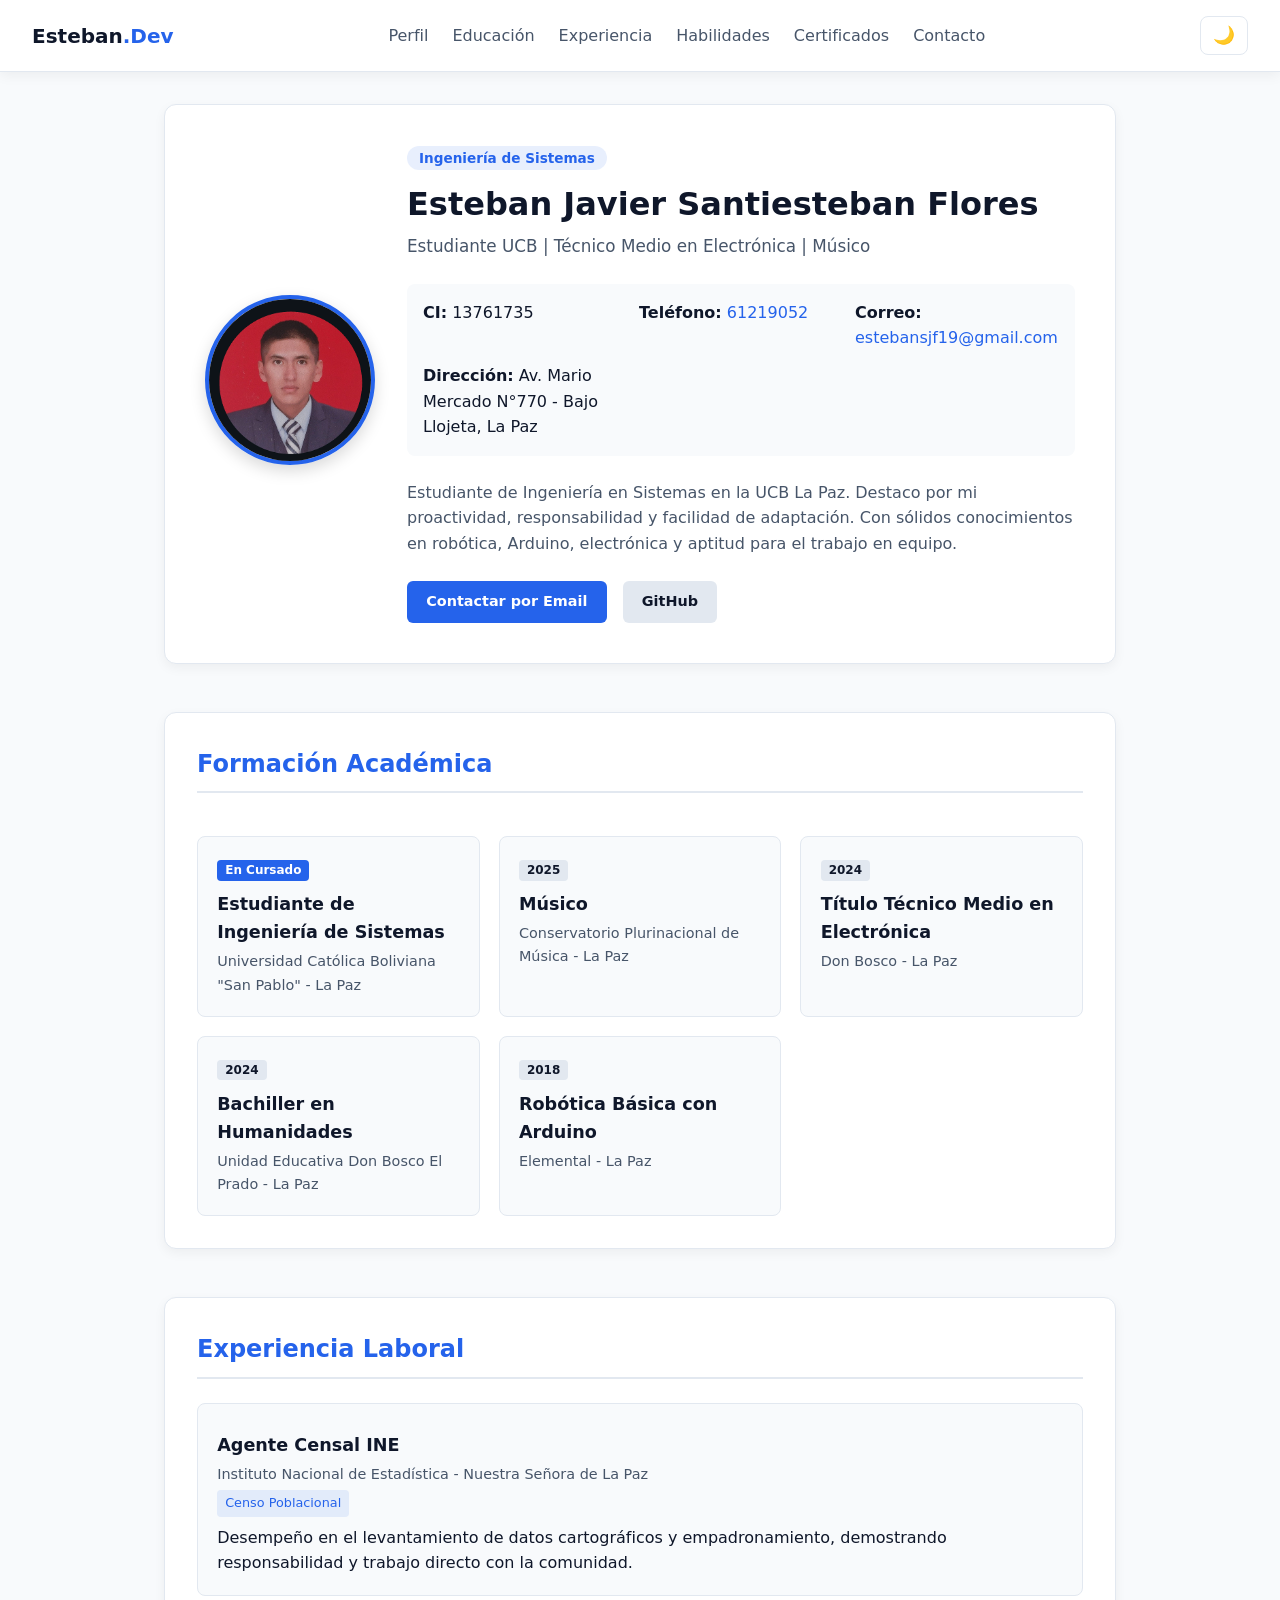
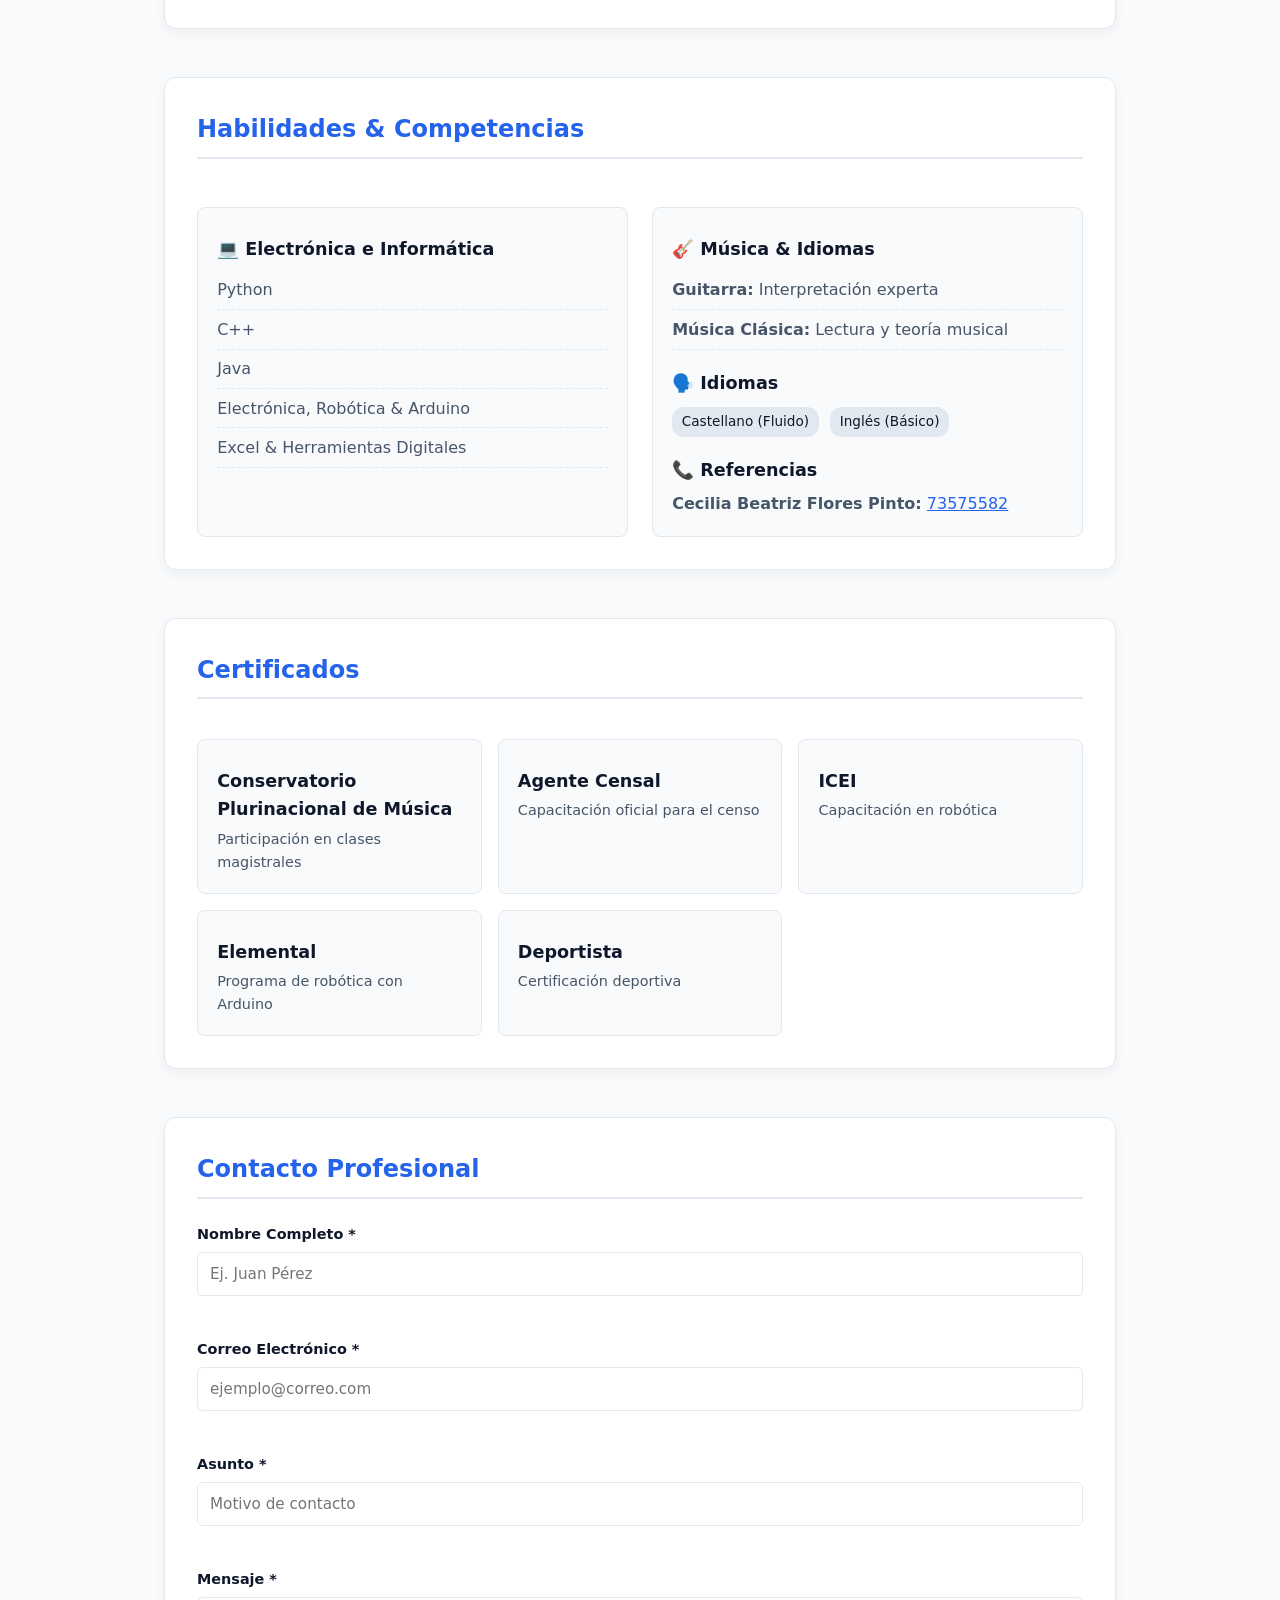
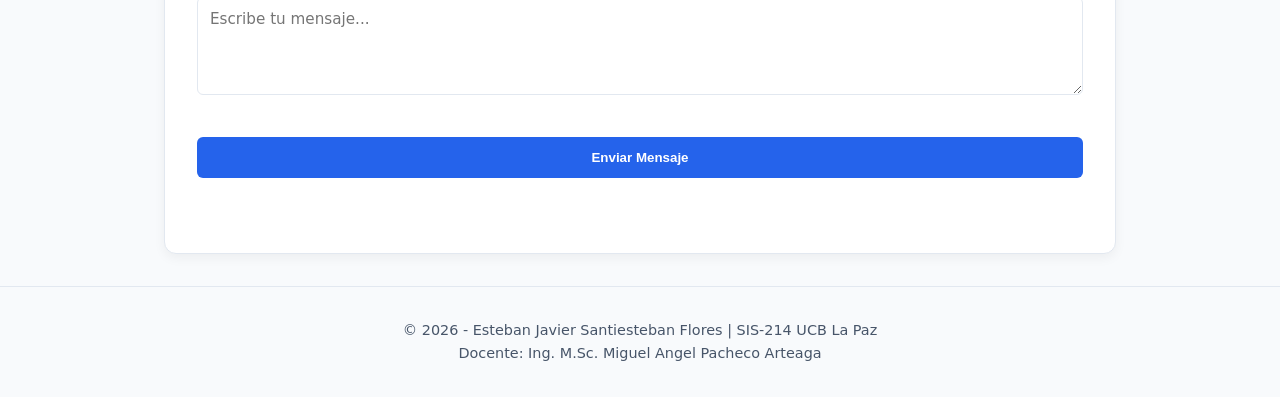
==== cv-esteban-santiesteban/index.html @ 100988a5 "feat: implementacion final de javascript nativo y manipulacion del dom" ====
<!DOCTYPE html>
<html lang="es">
<head>
    <meta charset="UTF-8">
    <meta name="viewport" content="width=device-width, initial-scale=1.0">
    <meta name="description" content="CV Interactivo Profesional de Esteban Javier Santiesteban Flores | SIS-214">
    <title>Esteban Santiesteban | CV Interactivo</title>
    <link rel="stylesheet" href="css/styles.css">
</head>
<body class="light_theme">

    <header class="main_header">
        <a href="#perfil" class="logo_brand">Esteban<span>.Dev</span></a>
        <nav class="main_nav" aria-label="Navegación principal">
            <ul class="nav_list">
                <li><a href="#perfil" class="nav_link">Perfil</a></li>
                <li><a href="#educacion" class="nav_link">Educación</a></li>
                <li><a href="#experiencia" class="nav_link">Experiencia</a></li>
                <li><a href="#habilidades" class="nav_link">Habilidades</a></li>
                <li><a href="#certificados" class="nav_link">Certificados</a></li>
                <li><a href="#contacto" class="nav_link">Contacto</a></li>
            </ul>
        </nav>
        <button id="theme_toggle_btn" class="theme_btn" aria-label="Cambiar tema de color">
            <span id="theme_icon">🌙</span>
        </button>
    </header>

    <main class="main_container">

        <!-- Perfil Profesional y Datos Personales -->
        <section id="perfil" class="hero_section">
            <figure class="profile_figure">
                <img src="assets/images/imagenFoto.png" alt="Fotografía profesional de Esteban Javier Santiesteban Flores" class="profile_img" onerror="this.src='https://via.placeholder.com/200';">
            </figure>

            <article class="hero_info">
                <span class="badge_status">Ingeniería de Sistemas</span>
                <h1 class="user_name">Esteban Javier Santiesteban Flores</h1>
                <p class="user_title">Estudiante UCB | Técnico Medio en Electrónica | Músico</p>
                
                <address class="personal_details">
                    <p><strong>CI:</strong> 13761735</p>
                    <p><strong>Teléfono:</strong> <a href="tel:61219052">61219052</a></p>
                    <p><strong>Correo:</strong> <a href="mailto:estebansjf19@gmail.com">estebansjf19@gmail.com</a></p>
                    <p><strong>Dirección:</strong> Av. Mario Mercado N°770 - Bajo Llojeta, La Paz</p>
                </address>

                <p class="profile_summary">
                    Estudiante de Ingeniería en Sistemas en la UCB La Paz. Destaco por mi proactividad, responsabilidad y facilidad de adaptación. Con sólidos conocimientos en robótica, Arduino, electrónica y aptitud para el trabajo en equipo.
                </p>

                <nav class="social_links" aria-label="Enlaces directos de contacto">
                    <a href="mailto:estebansjf19@gmail.com" class="social_btn primary">Contactar por Email</a>
                    <a href="https://github.com" target="_blank" rel="noopener noreferrer" class="social_btn secondary">GitHub</a>
                </nav>
            </article>
        </section>

        <section id="educacion" class="content_section timeline_grid">
            <h2 class="section_title_full">Formación Académica</h2>
            
            <article class="timeline_card">
                <span class="timeline_badge present">En Cursado</span>
                <h3 class="timeline_title">Estudiante de Ingeniería de Sistemas</h3>
                <p class="timeline_institution">Universidad Católica Boliviana "San Pablo" - La Paz</p>
            </article>

            <article class="timeline_card">
                <span class="timeline_badge">2025</span>
                <h3 class="timeline_title">Músico</h3>
                <p class="timeline_institution">Conservatorio Plurinacional de Música - La Paz</p>
            </article>

            <article class="timeline_card">
                <span class="timeline_badge">2024</span>
                <h3 class="timeline_title">Título Técnico Medio en Electrónica</h3>
                <p class="timeline_institution">Don Bosco - La Paz</p>
            </article>

            <article class="timeline_card">
                <span class="timeline_badge">2024</span>
                <h3 class="timeline_title">Bachiller en Humanidades</h3>
                <p class="timeline_institution">Unidad Educativa Don Bosco El Prado - La Paz</p>
            </article>

            <article class="timeline_card">
                <span class="timeline_badge">2018</span>
                <h3 class="timeline_title">Robótica Básica con Arduino</h3>
                <p class="timeline_institution">Elemental - La Paz</p>
            </article>
        </section>


        <section id="experiencia" class="content_section">
            <h2 class="section_title">Experiencia Laboral</h2>
            <article class="experience_card">
                <header class="exp_header">
                    <h3 class="exp_title">Agente Censal INE</h3>
                    <p class="exp_organization">Instituto Nacional de Estadística - Nuestra Señora de La Paz</p>
                    <span class="exp_tag">Censo Poblacional</span>
                </header>
                <p class="exp_desc">
                    Desempeño en el levantamiento de datos cartográficos y empadronamiento, demostrando responsabilidad y trabajo directo con la comunidad.
                </p>
            </article>
        </section>

        
        <section id="habilidades" class="content_section skills_main_grid">
            <h2 class="section_title_full">Habilidades & Competencias</h2>
            
            <article class="skills_category_card">
                <h3 class="category_title">💻 Electrónica e Informática</h3>
                <ul class="skill_list">
                    <li>Python</li>
                    <li>C++</li>
                    <li>Java</li>
                    <li>Electrónica, Robótica & Arduino</li>
                    <li>Excel & Herramientas Digitales</li>
                </ul>
            </article>

            <article class="skills_category_card">
                <h3 class="category_title">🎸 Música & Idiomas</h3>
                <ul class="talent_list">
                    <li><strong>Guitarra:</strong> Interpretación experta</li>
                    <li><strong>Música Clásica:</strong> Lectura y teoría musical</li>
                </ul>

                <h3 class="category_title subtitle_margin">🗣️ Idiomas</h3>
                <p class="languages_wrapper">
                    <span class="pill_tag">Castellano (Fluido)</span>
                    <span class="pill_tag">Inglés (Básico)</span>
                </p>

                <h3 class="category_title subtitle_margin">📞 Referencias</h3>
                <address class="ref_info">
                    <strong>Cecilia Beatriz Flores Pinto:</strong> <a href="tel:73575582">73575582</a>
                </address>
            </article>
        </section>


        <section id="certificados" class="content_section cert_grid">
            <h2 class="section_title_full">Certificados</h2>
            
            <article class="cert_card">
                <h3 class="cert_title">Conservatorio Plurinacional de Música</h3>
                <p class="cert_desc">Participación en clases magistrales</p>
            </article>

            <article class="cert_card">
                <h3 class="cert_title">Agente Censal</h3>
                <p class="cert_desc">Capacitación oficial para el censo</p>
            </article>

            <article class="cert_card">
                <h3 class="cert_title">ICEI</h3>
                <p class="cert_desc">Capacitación en robótica</p>
            </article>

            <article class="cert_card">
                <h3 class="cert_title">Elemental</h3>
                <p class="cert_desc">Programa de robótica con Arduino</p>
            </article>

            <article class="cert_card">
                <h3 class="cert_title">Deportista</h3>
                <p class="cert_desc">Certificación deportiva</p>
            </article>
        </section>


        <section id="contacto" class="content_section">
            <h2 class="section_title">Contacto Profesional</h2>
            
            <form id="contact_form" class="contact_form" novalidate>
                <p class="form_group">
                    <label for="user_full_name" class="form_label">Nombre Completo *</label>
                    <input type="text" id="user_full_name" name="user_full_name" class="form_input" placeholder="Ej. Juan Pérez">
                    <span id="error_name" class="error_message"></span>
                </p>

                <p class="form_group">
                    <label for="user_email" class="form_label">Correo Electrónico *</label>
                    <input type="email" id="user_email" name="user_email" class="form_input" placeholder="ejemplo@correo.com">
                    <span id="error_email" class="error_message"></span>
                </p>

                <p class="form_group">
                    <label for="user_subject" class="form_label">Asunto *</label>
                    <input type="text" id="user_subject" name="user_subject" class="form_input" placeholder="Motivo de contacto">
                    <span id="error_subject" class="error_message"></span>
                </p>

                <p class="form_group">
                    <label for="user_message" class="form_label">Mensaje *</label>
                    <textarea id="user_message" name="user_message" class="form_input form_textarea" rows="4" placeholder="Escribe tu mensaje..."></textarea>
                    <span id="error_message" class="error_message"></span>
                </p>

                <button type="submit" id="submit_btn" class="submit_btn">Enviar Mensaje</button>
                <output id="form_feedback" class="form_feedback" for="contact_form"></output>
            </form>
        </section>

    </main>


    <footer class="main_footer">
        <p class="footer_text">&copy; 2026 - Esteban Javier Santiesteban Flores | SIS-214 UCB La Paz</p>
        <p class="footer_subtext">Docente: Ing. M.Sc. Miguel Angel Pacheco Arteaga</p>
    </footer>

    <script src="js/script.js"></script>
</body>
</html>
---- cv-esteban-santiesteban/css/styles.css ----
:root {
    /* Paleta de colores - Modo Claro */
    --bg-primary: #f8fafc;
    --bg-surface: #ffffff;
    --text-primary: #0f172a;
    --text-secondary: #475569;
    --brand-color: #2563eb;
    --brand-hover: #1d4ed8;
    --border-color: #e2e8f0;
    --card-shadow: 0 4px 12px rgba(0, 0, 0, 0.05);
    --input-bg: #ffffff;
    --font-main: system-ui, -apple-system, BlinkMacSystemFont, 'Segoe UI', Roboto, sans-serif;
}

/* Variables para Modo Oscuro */
body.dark_theme {
    --bg-primary: #0f172a;
    --bg-surface: #1e293b;
    --text-primary: #f8fafc;
    --text-secondary: #94a3b8;
    --brand-color: #3b82f6;
    --brand-hover: #60a5fa;
    --border-color: #334155;
    --card-shadow: 0 4px 12px rgba(0, 0, 0, 0.3);
    --input-bg: #0f172a;
}

/* Reset Global */
* {
    margin: 0;
    padding: 0;
    box-sizing: border-box;
}

html {
    scroll-behavior: smooth;
}

body {
    font-family: var(--font-main);
    background-color: var(--bg-primary);
    color: var(--text-primary);
    line-height: 1.6;
    transition: background-color 0.3s ease, color 0.3s ease;
}

/* ==========================================
   2. ENCABEZADO Y NAVEGACIÓN
   ========================================== */
.main_header {
    position: sticky;
    top: 0;
    z-index: 100;
    background-color: var(--bg-surface);
    border-bottom: 1px solid var(--border-color);
    display: flex;
    justify-content: space-between;
    align-items: center;
    padding: 1rem 2rem;
    box-shadow: var(--card-shadow);
}

.logo_brand {
    font-size: 1.25rem;
    font-weight: 700;
    color: var(--text-primary);
    text-decoration: none;
}

.logo_brand span {
    color: var(--brand-color);
}

.nav_list {
    display: flex;
    list-style: none;
    gap: 1.5rem;
}

.nav_link {
    text-decoration: none;
    color: var(--text-secondary);
    font-weight: 500;
    transition: color 0.2s ease;
}

.nav_link:hover {
    color: var(--brand-color);
}

.theme_btn {
    background: transparent;
    border: 1px solid var(--border-color);
    padding: 0.5rem 0.75rem;
    border-radius: 8px;
    cursor: pointer;
    font-size: 1.1rem;
    color: var(--text-primary);
    transition: background-color 0.2s ease;
}

.theme_btn:hover {
    background-color: var(--border-color);
}

/* ==========================================
   3. CONTENEDOR PRINCIPAL Y SECCIONES
   ========================================== */
.main_container {
    max-width: 1000px;
    margin: 2rem auto;
    padding: 0 1.5rem;
    display: flex;
    flex-direction: column;
    gap: 3rem;
}

.content_section {
    background-color: var(--bg-surface);
    border: 1px solid var(--border-color);
    border-radius: 12px;
    padding: 2rem;
    box-shadow: var(--card-shadow);
}

.section_title, .section_title_full {
    font-size: 1.5rem;
    margin-bottom: 1.5rem;
    color: var(--brand-color);
    border-bottom: 2px solid var(--border-color);
    padding-bottom: 0.5rem;
}

/* ==========================================
   4. PERFIL / HERO SECTION
   ========================================== */
.hero_section {
    background-color: var(--bg-surface);
    border: 1px solid var(--border-color);
    border-radius: 12px;
    padding: 2.5rem;
    display: flex;
    flex-direction: column;
    align-items: center;
    gap: 2rem;
    box-shadow: var(--card-shadow);
}

.profile_figure {
    margin: 0;
}

.profile_img {
    width: 170px;
    height: 170px;
    object-fit: cover;
    border-radius: 50%;
    border: 4px solid var(--brand-color);
    box-shadow: 0 6px 16px rgba(0, 0, 0, 0.15);
}

.hero_info {
    text-align: center;
    width: 100%;
}

.badge_status {
    background-color: rgba(37, 99, 235, 0.1);
    color: var(--brand-color);
    padding: 0.25rem 0.75rem;
    border-radius: 20px;
    font-size: 0.85rem;
    font-weight: 600;
}

.user_name {
    font-size: 2rem;
    margin: 0.5rem 0 0.2rem 0;
}

.user_title {
    color: var(--text-secondary);
    font-size: 1.05rem;
    margin-bottom: 1.5rem;
}

.personal_details {
    font-style: normal;
    display: grid;
    grid-template-columns: repeat(auto-fit, minmax(200px, 1fr));
    gap: 0.75rem;
    text-align: left;
    background-color: var(--bg-primary);
    padding: 1rem;
    border-radius: 8px;
    margin-bottom: 1.5rem;
}

.personal_details a {
    color: var(--brand-color);
    text-decoration: none;
}

.profile_summary {
    color: var(--text-secondary);
    margin-bottom: 1.5rem;
}

.social_links {
    display: flex;
    justify-content: center;
    gap: 1rem;
}

.social_btn {
    padding: 0.6rem 1.2rem;
    border-radius: 6px;
    text-decoration: none;
    font-weight: 600;
    font-size: 0.9rem;
    transition: opacity 0.2s ease;
}

.social_btn.primary {
    background-color: var(--brand-color);
    color: #ffffff;
}

.social_btn.secondary {
    background-color: var(--border-color);
    color: var(--text-primary);
}

.social_btn:hover {
    opacity: 0.9;
}

/* ==========================================
   5. EDUCACIÓN Y EXPERIENCIA
   ========================================== */
.timeline_grid {
    display: grid;
    grid-template-columns: repeat(auto-fit, minmax(280px, 1fr));
    gap: 1.2rem;
}

.section_title_full {
    grid-column: 1 / -1;
}

.timeline_card, .experience_card, .cert_card, .skills_category_card {
    background-color: var(--bg-primary);
    border: 1px solid var(--border-color);
    padding: 1.2rem;
    border-radius: 8px;
}

.timeline_badge {
    background-color: var(--border-color);
    color: var(--text-primary);
    font-size: 0.75rem;
    padding: 0.2rem 0.5rem;
    border-radius: 4px;
    font-weight: 600;
}

.timeline_badge.present {
    background-color: var(--brand-color);
    color: #ffffff;
}

.timeline_title, .exp_title, .cert_title, .category_title {
    font-size: 1.1rem;
    margin: 0.5rem 0 0.25rem 0;
}

.timeline_institution, .exp_organization, .cert_desc {
    color: var(--text-secondary);
    font-size: 0.9rem;
}

.exp_header {
    margin-bottom: 0.5rem;
}

.exp_tag {
    display: inline-block;
    background-color: rgba(37, 99, 235, 0.1);
    color: var(--brand-color);
    font-size: 0.8rem;
    padding: 0.2rem 0.5rem;
    border-radius: 4px;
    margin-top: 0.25rem;
}

/* ==========================================
   6. HABILIDADES Y CERTIFICADOS
   ========================================== */
.skills_main_grid {
    display: grid;
    grid-template-columns: repeat(auto-fit, minmax(300px, 1fr));
    gap: 1.5rem;
}

.skill_list, .talent_list {
    list-style: none;
    margin-top: 0.5rem;
}

.skill_list li, .talent_list li {
    padding: 0.4rem 0;
    border-bottom: 1px dashed var(--border-color);
    color: var(--text-secondary);
}

.subtitle_margin {
    margin-top: 1.2rem;
}

.pill_tag {
    display: inline-block;
    background-color: var(--border-color);
    color: var(--text-primary);
    padding: 0.25rem 0.6rem;
    border-radius: 12px;
    font-size: 0.85rem;
    margin-right: 0.4rem;
    margin-top: 0.4rem;
}

.ref_info {
    font-style: normal;
    color: var(--text-secondary);
    margin-top: 0.4rem;
}

.ref_info a {
    color: var(--brand-color);
}

.cert_grid {
    display: grid;
    grid-template-columns: repeat(auto-fit, minmax(220px, 1fr));
    gap: 1rem;
}

/* ==========================================
   7. FORMULARIO DE CONTACTO
   ========================================== */
.contact_form {
    display: flex;
    flex-direction: column;
    gap: 1.2rem;
}

.form_group {
    display: flex;
    flex-direction: column;
    gap: 0.4rem;
}

.form_label {
    font-weight: 600;
    font-size: 0.9rem;
}

.form_input {
    width: 100%;
    padding: 0.75rem;
    border: 1px solid var(--border-color);
    border-radius: 6px;
    background-color: var(--input-bg);
    color: var(--text-primary);
    font-family: inherit;
    font-size: 0.95rem;
}

.form_input:focus {
    outline: 2px solid var(--brand-color);
    border-color: transparent;
}

.form_textarea {
    resize: vertical;
}

.error_message {
    color: #ef4444;
    font-size: 0.8rem;
    min-height: 1rem;
}

.submit_btn {
    background-color: var(--brand-color);
    color: #ffffff;
    border: none;
    padding: 0.8rem 1.5rem;
    border-radius: 6px;
    font-weight: 600;
    cursor: pointer;
    transition: background-color 0.2s ease;
}

.submit_btn:hover {
    background-color: var(--brand-hover);
}

.form_feedback {
    display: block;
    padding: 0.75rem;
    border-radius: 6px;
    font-weight: 600;
    text-align: center;
}

.form_feedback.success {
    background-color: #dcfce7;
    color: #15803d;
}

.form_feedback.error {
    background-color: #fee2e2;
    color: #b91c1c;
}

/* ==========================================
   8. FOOTER Y RESPONSIVIDAD (MEDIA QUERIES)
   ========================================== */
.main_footer {
    text-align: center;
    padding: 2rem;
    border-top: 1px solid var(--border-color);
    color: var(--text-secondary);
    font-size: 0.9rem;
    margin-top: 2rem;
}

@media (min-width: 768px) {
    .hero_section {
        flex-direction: row;
        text-align: left;
    }

    .hero_info {
        text-align: left;
    }

    .social_links {
        justify-content: flex-start;
    }
}

@media (max-width: 600px) {
    .main_header {
        flex-direction: column;
        gap: 1rem;
    }

    .nav_list {
        gap: 0.8rem;
        font-size: 0.9rem;
        flex-wrap: wrap;
        justify-content: center;
    }
}
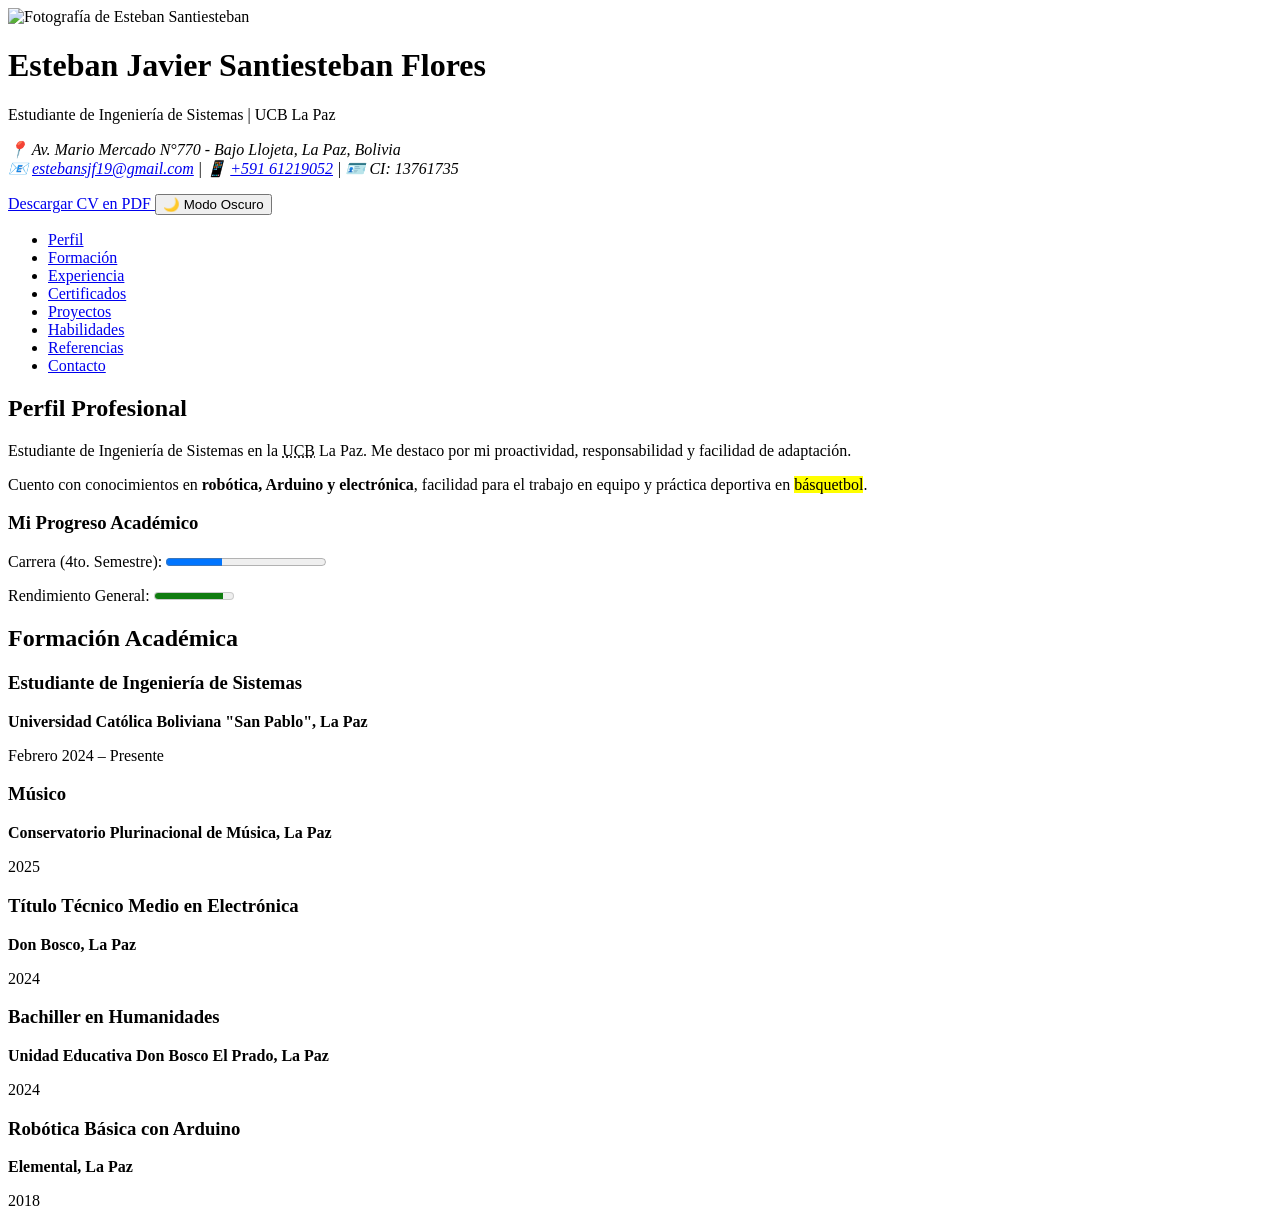
==== commit d1c2d4b5: "feat: seccion de experiencia laboral como agente censal ine" ====
--- a/cv-esteban-santiesteban/index.html
+++ b/cv-esteban-santiesteban/index.html
@@ -3,216 +3,93 @@
 <head>
     <meta charset="UTF-8">
     <meta name="viewport" content="width=device-width, initial-scale=1.0">
-    <meta name="description" content="CV Interactivo Profesional de Esteban Javier Santiesteban Flores | SIS-214">
-    <title>Esteban Santiesteban | CV Interactivo</title>
+    <title>Hoja de Vida - Esteban Javier Santiesteban Flores</title>
     <link rel="stylesheet" href="css/styles.css">
 </head>
-<body class="light_theme">
+<body>
+    <header>
+        <img src="assets/imagenFoto.png" alt="Fotografía de Esteban Santiesteban" class="foto-perfil">
+        <h1>Esteban Javier Santiesteban Flores</h1>
+        <p class="subtitulo">Estudiante de Ingeniería de Sistemas | UCB La Paz</p>
 
-    <header class="main_header">
-        <a href="#perfil" class="logo_brand">Esteban<span>.Dev</span></a>
-        <nav class="main_nav" aria-label="Navegación principal">
-            <ul class="nav_list">
-                <li><a href="#perfil" class="nav_link">Perfil</a></li>
-                <li><a href="#educacion" class="nav_link">Educación</a></li>
-                <li><a href="#experiencia" class="nav_link">Experiencia</a></li>
-                <li><a href="#habilidades" class="nav_link">Habilidades</a></li>
-                <li><a href="#certificados" class="nav_link">Certificados</a></li>
-                <li><a href="#contacto" class="nav_link">Contacto</a></li>
+        <address class="datos-contacto">
+            📍 Av. Mario Mercado N°770 - Bajo Llojeta, La Paz, Bolivia<br>
+            📧 <a href="mailto:estebansjf19@gmail.com">estebansjf19@gmail.com</a> | 
+            📱 <a href="tel:+59161219052">+591 61219052</a> | 
+            🪪 CI: 13761735
+        </address>
+
+        <p class="acciones-header">
+            <a href="assets/CV_Esteban_Santiesteban.pdf" download="CV_Esteban_Santiesteban.pdf" class="btn-download">
+                Descargar CV en PDF
+            </a>
+            <button id="btn-tema" type="button">🌙 Modo Oscuro</button>
+        </p>
+
+        <nav>
+            <ul>
+                <li><a href="#perfil">Perfil</a></li>
+                <li><a href="#formacion">Formación</a></li>
+                <li><a href="#experiencia">Experiencia</a></li>
+                <li><a href="#certificados">Certificados</a></li>
+                <li><a href="#proyectos">Proyectos</a></li>
+                <li><a href="#habilidades">Habilidades</a></li>
+                <li><a href="#referencias">Referencias</a></li>
+                <li><a href="#contacto-form">Contacto</a></li>
             </ul>
         </nav>
-        <button id="theme_toggle_btn" class="theme_btn" aria-label="Cambiar tema de color">
-            <span id="theme_icon">🌙</span>
-        </button>
     </header>
+    <main>
+        <section id="perfil">
+            <h2>Perfil Profesional</h2>
+            <p>
+                Estudiante de Ingeniería de Sistemas en la <abbr title="Universidad Católica Boliviana">UCB</abbr> La Paz. 
+                Me destaco por mi proactividad, responsabilidad y facilidad de adaptación.
+            </p>
+            <p>
+                Cuento con conocimientos en <strong>robótica, Arduino y electrónica</strong>, facilidad para el trabajo en equipo y práctica deportiva en <mark>básquetbol</mark>.
+            </p>
 
-    <main class="main_container">
+            <h3>Mi Progreso Académico</h3>
+            <p>
+                Carrera (4to. Semestre): 
+                <progress value="35" max="100">35%</progress>
+            </p>
+            <p>
+                Rendimiento General: 
+                <meter value="88" min="0" max="100">88%</meter>
+            </p>
+        </section>
+        <section id="formacion">
+            <h2>Formación Académica</h2>
 
-        <!-- Perfil Profesional y Datos Personales -->
-        <section id="perfil" class="hero_section">
-            <figure class="profile_figure">
-                <img src="assets/images/imagenFoto.png" alt="Fotografía profesional de Esteban Javier Santiesteban Flores" class="profile_img" onerror="this.src='https://via.placeholder.com/200';">
-            </figure>
-
-            <article class="hero_info">
-                <span class="badge_status">Ingeniería de Sistemas</span>
-                <h1 class="user_name">Esteban Javier Santiesteban Flores</h1>
-                <p class="user_title">Estudiante UCB | Técnico Medio en Electrónica | Músico</p>
-                
-                <address class="personal_details">
-                    <p><strong>CI:</strong> 13761735</p>
-                    <p><strong>Teléfono:</strong> <a href="tel:61219052">61219052</a></p>
-                    <p><strong>Correo:</strong> <a href="mailto:estebansjf19@gmail.com">estebansjf19@gmail.com</a></p>
-                    <p><strong>Dirección:</strong> Av. Mario Mercado N°770 - Bajo Llojeta, La Paz</p>
-                </address>
-
-                <p class="profile_summary">
-                    Estudiante de Ingeniería en Sistemas en la UCB La Paz. Destaco por mi proactividad, responsabilidad y facilidad de adaptación. Con sólidos conocimientos en robótica, Arduino, electrónica y aptitud para el trabajo en equipo.
-                </p>
-
-                <nav class="social_links" aria-label="Enlaces directos de contacto">
-                    <a href="mailto:estebansjf19@gmail.com" class="social_btn primary">Contactar por Email</a>
-                    <a href="https://github.com" target="_blank" rel="noopener noreferrer" class="social_btn secondary">GitHub</a>
-                </nav>
-            </article>
-        </section>
-
-        <section id="educacion" class="content_section timeline_grid">
-            <h2 class="section_title_full">Formación Académica</h2>
-            
-            <article class="timeline_card">
-                <span class="timeline_badge present">En Cursado</span>
-                <h3 class="timeline_title">Estudiante de Ingeniería de Sistemas</h3>
-                <p class="timeline_institution">Universidad Católica Boliviana "San Pablo" - La Paz</p>
+            <article>
+                <h3>Estudiante de Ingeniería de Sistemas</h3>
+                <p><strong>Universidad Católica Boliviana "San Pablo", La Paz</strong></p>
+                <p>Febrero 2024 – Presente</p>
             </article>
 
-            <article class="timeline_card">
-                <span class="timeline_badge">2025</span>
-                <h3 class="timeline_title">Músico</h3>
-                <p class="timeline_institution">Conservatorio Plurinacional de Música - La Paz</p>
+            <article>
+                <h3>Músico</h3>
+                <p><strong>Conservatorio Plurinacional de Música, La Paz</strong></p>
+                <p>2025</p>
             </article>
 
-            <article class="timeline_card">
-                <span class="timeline_badge">2024</span>
-                <h3 class="timeline_title">Título Técnico Medio en Electrónica</h3>
-                <p class="timeline_institution">Don Bosco - La Paz</p>
+            <article>
+                <h3>Título Técnico Medio en Electrónica</h3>
+                <p><strong>Don Bosco, La Paz</strong></p>
+                <p>2024</p>
             </article>
 
-            <article class="timeline_card">
-                <span class="timeline_badge">2024</span>
-                <h3 class="timeline_title">Bachiller en Humanidades</h3>
-                <p class="timeline_institution">Unidad Educativa Don Bosco El Prado - La Paz</p>
+            <article>
+                <h3>Bachiller en Humanidades</h3>
+                <p><strong>Unidad Educativa Don Bosco El Prado, La Paz</strong></p>
+                <p>2024</p>
             </article>
 
-            <article class="timeline_card">
-                <span class="timeline_badge">2018</span>
-                <h3 class="timeline_title">Robótica Básica con Arduino</h3>
-                <p class="timeline_institution">Elemental - La Paz</p>
+            <article>
+                <h3>Robótica Básica con Arduino</h3>
+                <p><strong>Elemental, La Paz</strong></p>
+                <p>2018</p>
             </article>
-        </section>
-
-
-        <section id="experiencia" class="content_section">
-            <h2 class="section_title">Experiencia Laboral</h2>
-            <article class="experience_card">
-                <header class="exp_header">
-                    <h3 class="exp_title">Agente Censal INE</h3>
-                    <p class="exp_organization">Instituto Nacional de Estadística - Nuestra Señora de La Paz</p>
-                    <span class="exp_tag">Censo Poblacional</span>
-                </header>
-                <p class="exp_desc">
-                    Desempeño en el levantamiento de datos cartográficos y empadronamiento, demostrando responsabilidad y trabajo directo con la comunidad.
-                </p>
-            </article>
-        </section>
-
-        
-        <section id="habilidades" class="content_section skills_main_grid">
-            <h2 class="section_title_full">Habilidades & Competencias</h2>
-            
-            <article class="skills_category_card">
-                <h3 class="category_title">💻 Electrónica e Informática</h3>
-                <ul class="skill_list">
-                    <li>Python</li>
-                    <li>C++</li>
-                    <li>Java</li>
-                    <li>Electrónica, Robótica & Arduino</li>
-                    <li>Excel & Herramientas Digitales</li>
-                </ul>
-            </article>
-
-            <article class="skills_category_card">
-                <h3 class="category_title">🎸 Música & Idiomas</h3>
-                <ul class="talent_list">
-                    <li><strong>Guitarra:</strong> Interpretación experta</li>
-                    <li><strong>Música Clásica:</strong> Lectura y teoría musical</li>
-                </ul>
-
-                <h3 class="category_title subtitle_margin">🗣️ Idiomas</h3>
-                <p class="languages_wrapper">
-                    <span class="pill_tag">Castellano (Fluido)</span>
-                    <span class="pill_tag">Inglés (Básico)</span>
-                </p>
-
-                <h3 class="category_title subtitle_margin">📞 Referencias</h3>
-                <address class="ref_info">
-                    <strong>Cecilia Beatriz Flores Pinto:</strong> <a href="tel:73575582">73575582</a>
-                </address>
-            </article>
-        </section>
-
-
-        <section id="certificados" class="content_section cert_grid">
-            <h2 class="section_title_full">Certificados</h2>
-            
-            <article class="cert_card">
-                <h3 class="cert_title">Conservatorio Plurinacional de Música</h3>
-                <p class="cert_desc">Participación en clases magistrales</p>
-            </article>
-
-            <article class="cert_card">
-                <h3 class="cert_title">Agente Censal</h3>
-                <p class="cert_desc">Capacitación oficial para el censo</p>
-            </article>
-
-            <article class="cert_card">
-                <h3 class="cert_title">ICEI</h3>
-                <p class="cert_desc">Capacitación en robótica</p>
-            </article>
-
-            <article class="cert_card">
-                <h3 class="cert_title">Elemental</h3>
-                <p class="cert_desc">Programa de robótica con Arduino</p>
-            </article>
-
-            <article class="cert_card">
-                <h3 class="cert_title">Deportista</h3>
-                <p class="cert_desc">Certificación deportiva</p>
-            </article>
-        </section>
-
-
-        <section id="contacto" class="content_section">
-            <h2 class="section_title">Contacto Profesional</h2>
-            
-            <form id="contact_form" class="contact_form" novalidate>
-                <p class="form_group">
-                    <label for="user_full_name" class="form_label">Nombre Completo *</label>
-                    <input type="text" id="user_full_name" name="user_full_name" class="form_input" placeholder="Ej. Juan Pérez">
-                    <span id="error_name" class="error_message"></span>
-                </p>
-
-                <p class="form_group">
-                    <label for="user_email" class="form_label">Correo Electrónico *</label>
-                    <input type="email" id="user_email" name="user_email" class="form_input" placeholder="ejemplo@correo.com">
-                    <span id="error_email" class="error_message"></span>
-                </p>
-
-                <p class="form_group">
-                    <label for="user_subject" class="form_label">Asunto *</label>
-                    <input type="text" id="user_subject" name="user_subject" class="form_input" placeholder="Motivo de contacto">
-                    <span id="error_subject" class="error_message"></span>
-                </p>
-
-                <p class="form_group">
-                    <label for="user_message" class="form_label">Mensaje *</label>
-                    <textarea id="user_message" name="user_message" class="form_input form_textarea" rows="4" placeholder="Escribe tu mensaje..."></textarea>
-                    <span id="error_message" class="error_message"></span>
-                </p>
-
-                <button type="submit" id="submit_btn" class="submit_btn">Enviar Mensaje</button>
-                <output id="form_feedback" class="form_feedback" for="contact_form"></output>
-            </form>
-        </section>
-
-    </main>
-
-
-    <footer class="main_footer">
-        <p class="footer_text">&copy; 2026 - Esteban Javier Santiesteban Flores | SIS-214 UCB La Paz</p>
-        <p class="footer_subtext">Docente: Ing. M.Sc. Miguel Angel Pacheco Arteaga</p>
-    </footer>
-
-    <script src="js/script.js"></script>
-</body>
-</html>+        </section>
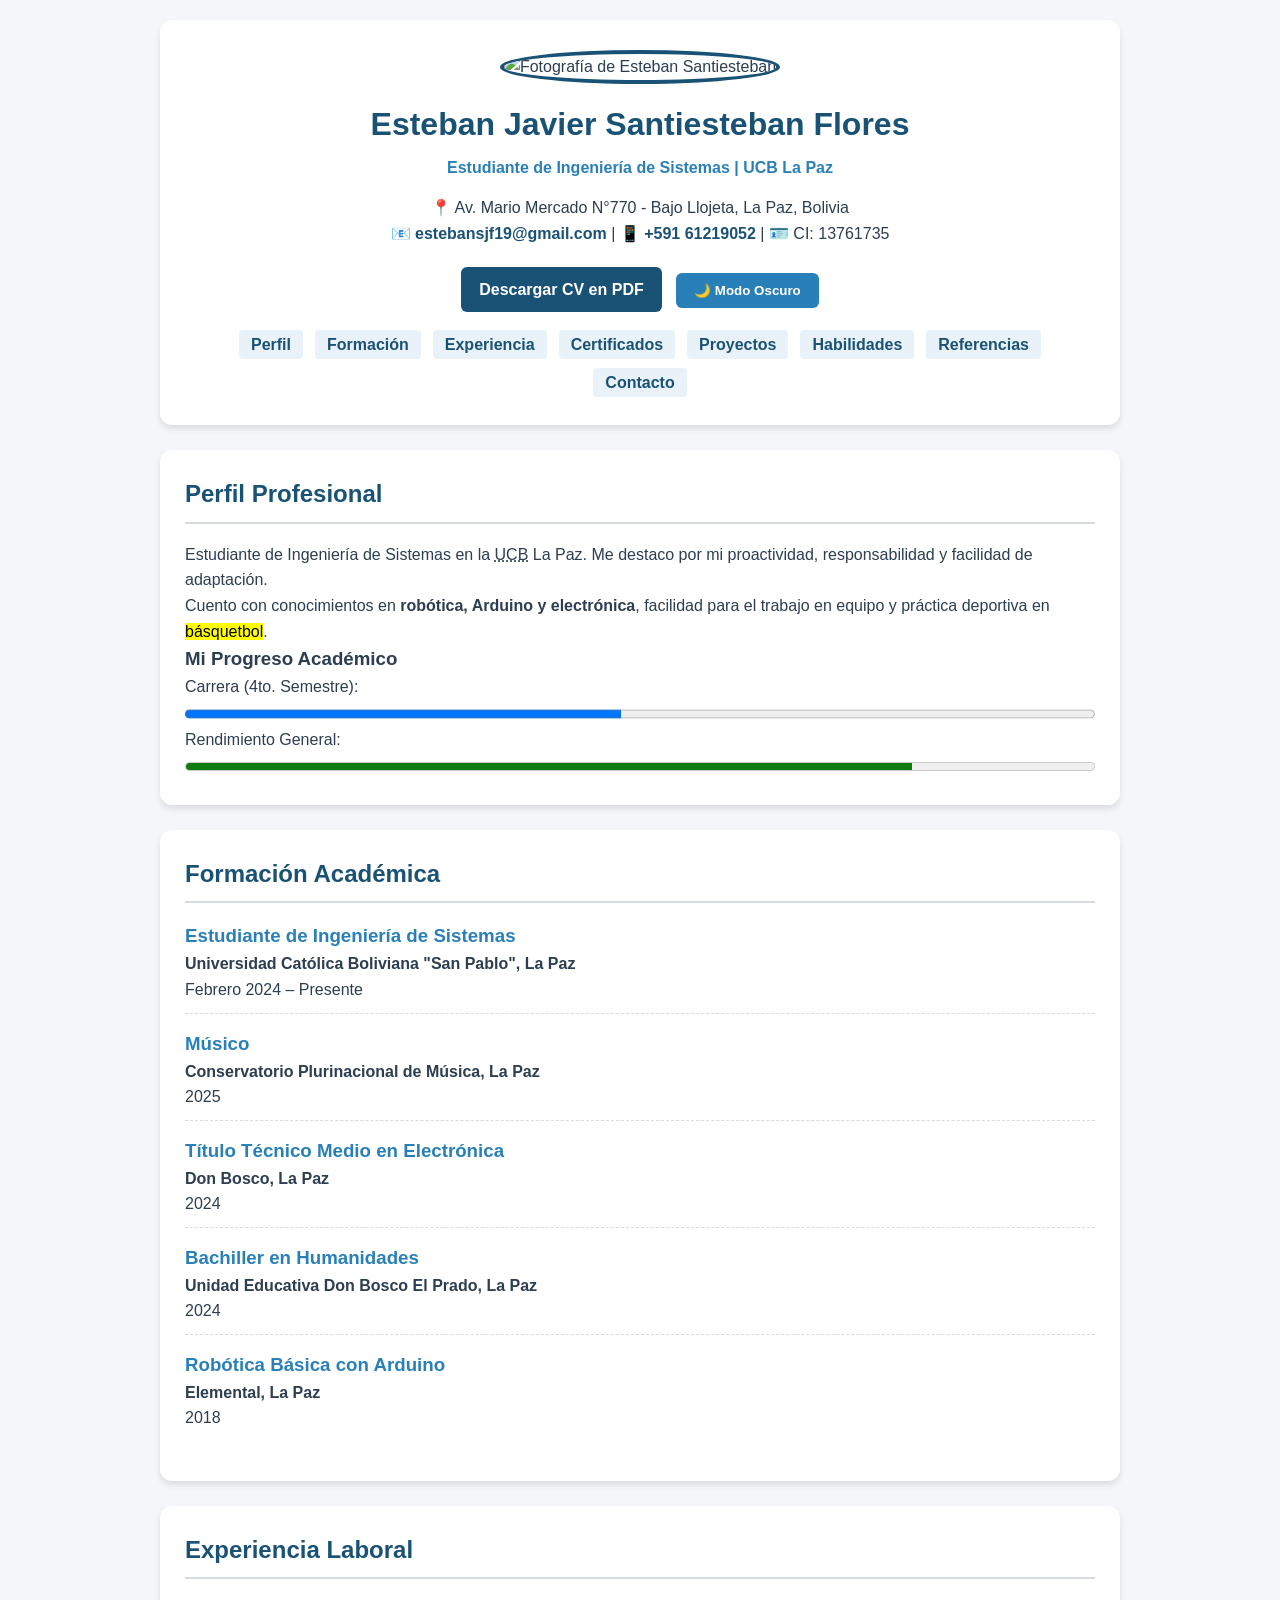
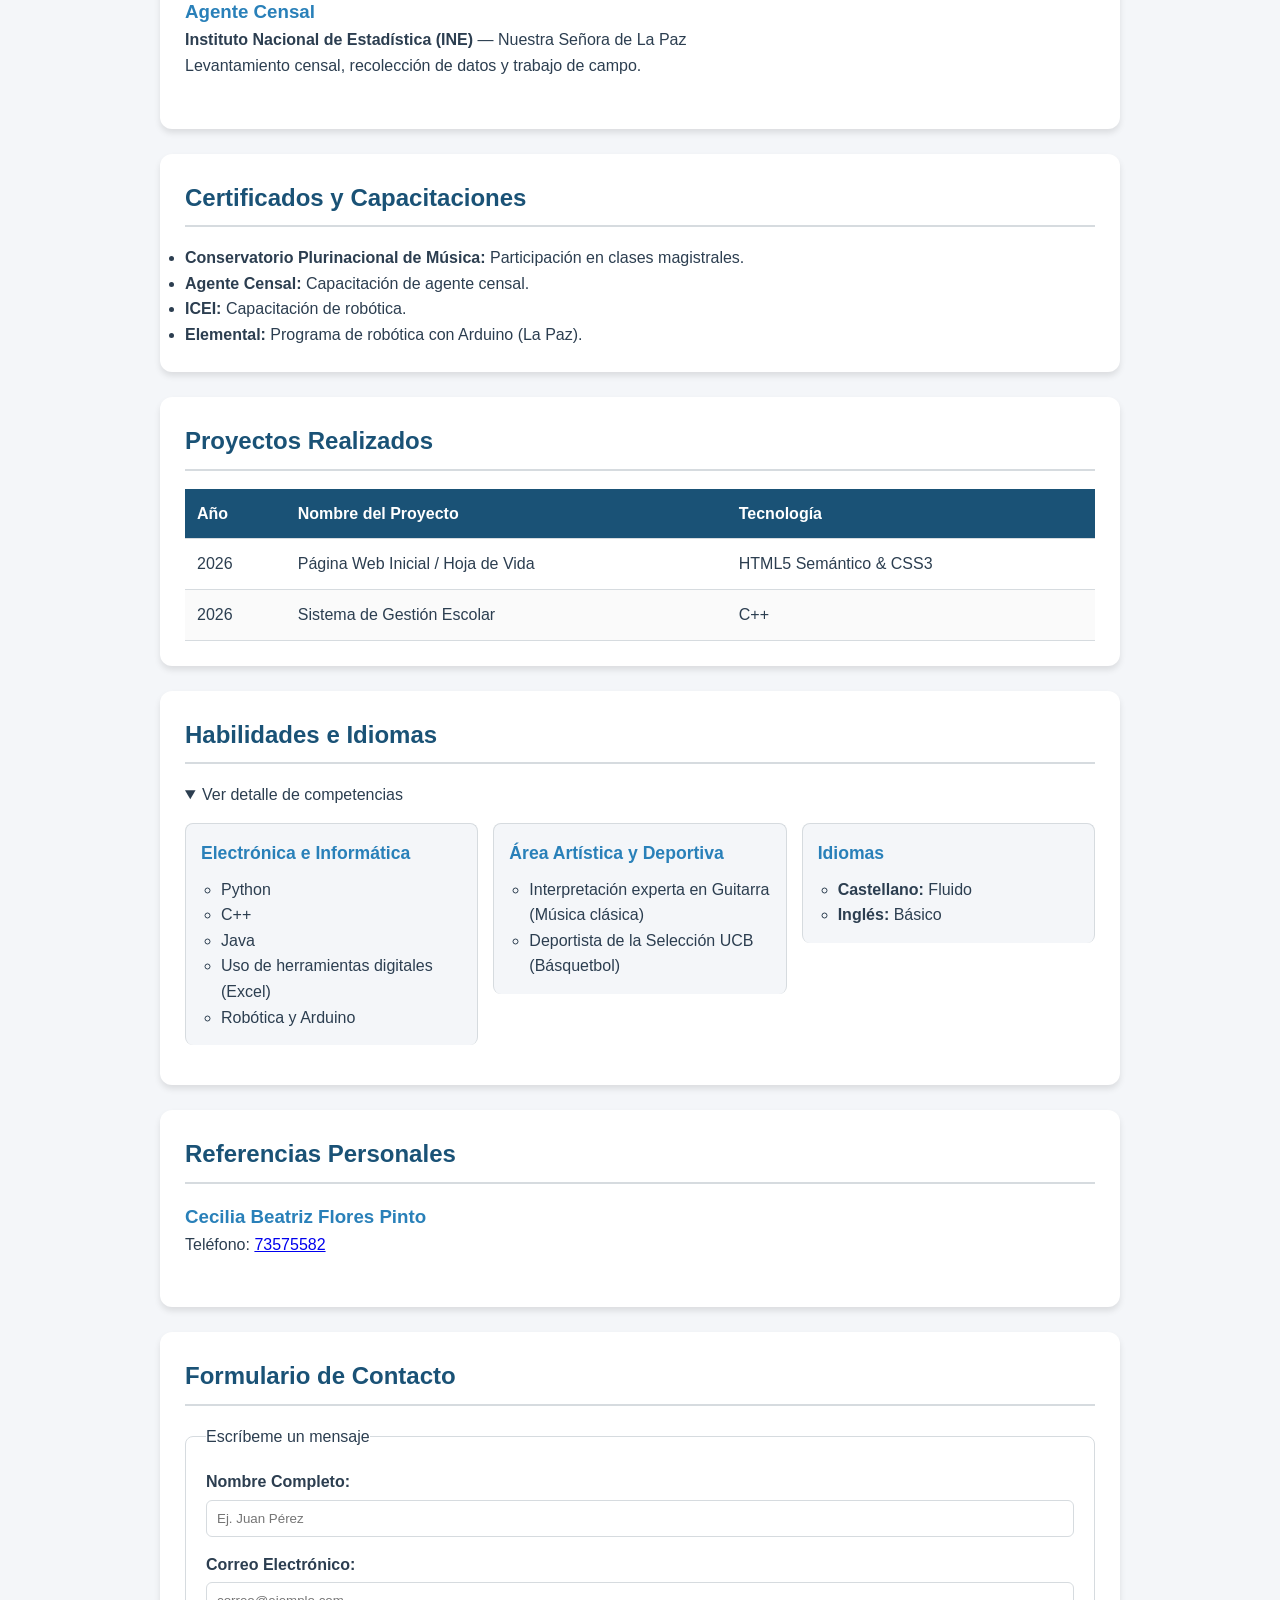
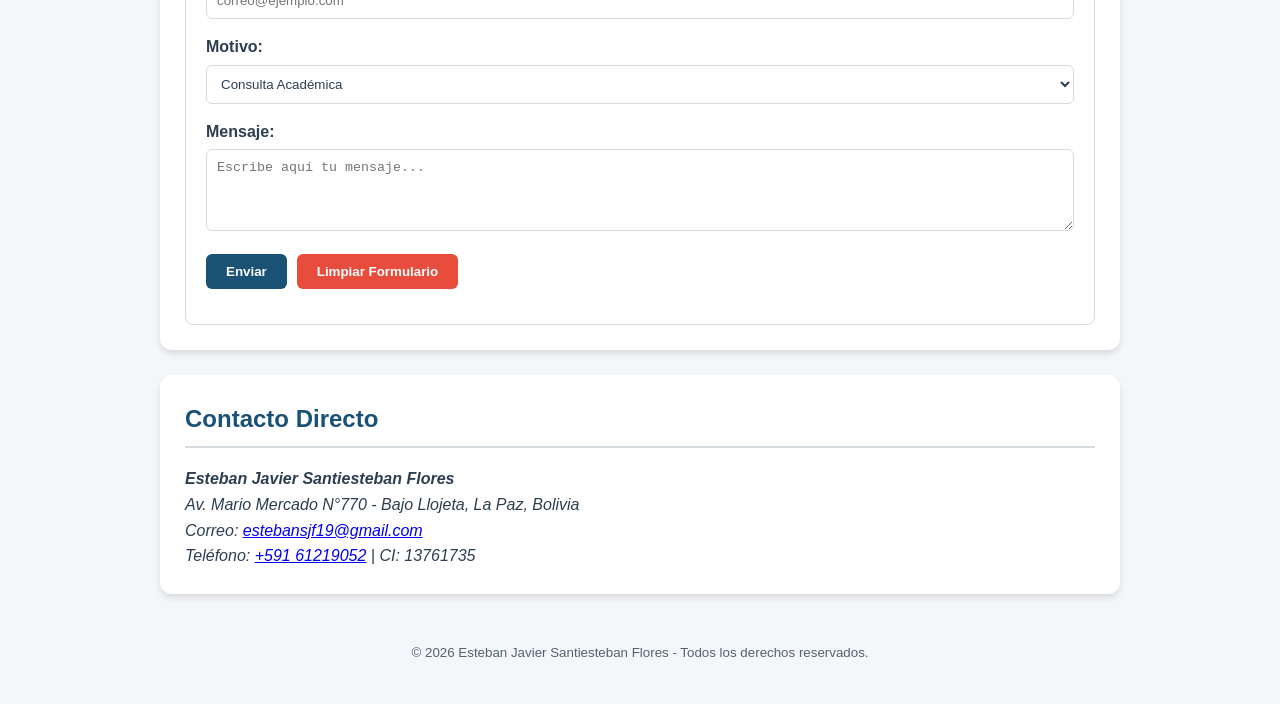
==== commit a8a7aa74: "refactor: mejorando la seccion de perfil" ====
--- a/cv-esteban-santiesteban/index.html
+++ b/cv-esteban-santiesteban/index.html
@@ -53,11 +53,11 @@
             <h3>Mi Progreso Académico</h3>
             <p>
                 Carrera (4to. Semestre): 
-                <progress value="35" max="100">35%</progress>
+                <progress value="48" max="100">48%</progress>
             </p>
             <p>
                 Rendimiento General: 
-                <meter value="88" min="0" max="100">88%</meter>
+                <meter value="80" min="0" max="100">80%</meter>
             </p>
         </section>
         <section id="formacion">
@@ -92,4 +92,150 @@
                 <p><strong>Elemental, La Paz</strong></p>
                 <p>2018</p>
             </article>
-        </section>+        </section>
+        <section id="experiencia">
+            <h2>Experiencia Laboral</h2>
+            <article>
+                <h3>Agente Censal</h3>
+                <p><strong>Instituto Nacional de Estadística (INE)</strong> — Nuestra Señora de La Paz</p>
+                <p>Levantamiento censal, recolección de datos y trabajo de campo.</p>
+            </article>
+        </section>
+        <section id="certificados">
+            <h2>Certificados y Capacitaciones</h2>
+            <ul>
+                <li><strong>Conservatorio Plurinacional de Música:</strong> Participación en clases magistrales.</li>
+                <li><strong>Agente Censal:</strong> Capacitación de agente censal.</li>
+                <li><strong>ICEI:</strong> Capacitación de robótica.</li>
+                <li><strong>Elemental:</strong> Programa de robótica con Arduino (La Paz).</li>
+            </ul>
+        </section>
+        <section id="proyectos">
+            <h2>Proyectos Realizados</h2>
+            <table>
+                <thead>
+                    <tr>
+                        <th>Año</th>
+                        <th>Nombre del Proyecto</th>
+                        <th>Tecnología</th>
+                    </tr>
+                </thead>
+                <tbody>
+                    <tr>
+                        <td>2026</td>
+                        <td>Página Web Inicial / Hoja de Vida</td>
+                        <td>HTML5 Semántico & CSS3</td>
+                    </tr>
+                    <tr>
+                        <td>2026</td>
+                        <td>Sistema de Gestión Escolar</td>
+                        <td>C++</td>
+                    </tr>
+                </tbody>
+            </table>
+        </section>
+        <section id="habilidades">
+            <h2>Habilidades e Idiomas</h2>
+            <details open>
+                <summary>Ver detalle de competencias</summary>
+
+                <ul class="lista-habilidades">
+                    <li>
+                        <article class="tarjeta-habilidad">
+                            <h3>Electrónica e Informática</h3>
+                            <ul>
+                                <li>Python</li>
+                                <li>C++</li>
+                                <li>Java</li>
+                                <li>Uso de herramientas digitales (Excel)</li>
+                                <li>Robótica y Arduino</li>
+                            </ul>
+                        </article>
+                    </li>
+
+                    <li>
+                        <article class="tarjeta-habilidad">
+                            <h3>Área Artística y Deportiva</h3>
+                            <ul>
+                                <li>Interpretación experta en Guitarra (Música clásica)</li>
+                                <li>Deportista de la Selección UCB (Básquetbol)</li>
+                            </ul>
+                        </article>
+                    </li>
+
+                    <li>
+                        <article class="tarjeta-habilidad">
+                            <h3>Idiomas</h3>
+                            <ul>
+                                <li><strong>Castellano:</strong> Fluido</li>
+                                <li><strong>Inglés:</strong> Básico</li>
+                            </ul>
+                        </article>
+                    </li>
+                </ul>
+            </details>
+        </section>
+        <section id="referencias">
+            <h2>Referencias Personales</h2>
+            <article>
+                <h3>Cecilia Beatriz Flores Pinto</h3>
+                <p>Teléfono: <a href="tel:+59173575582">73575582</a></p>
+            </article>
+        </section><section id="contacto-form">
+            <h2>Formulario de Contacto</h2>
+            <form id="form-contacto" action="#" method="post">
+                <fieldset>
+                    <legend>Escríbeme un mensaje</legend>
+
+                    <p>
+                        <label for="nombre">Nombre Completo:</label>
+                        <input type="text" id="nombre" name="nombre" placeholder="Ej. Juan Pérez" required>
+                    </p>
+
+                    <p>
+                        <label for="email">Correo Electrónico:</label>
+                        <input type="email" id="email" name="email" placeholder="correo@ejemplo.com" required>
+                    </p>
+
+                    <p>
+                        <label for="motivo">Motivo:</label>
+                        <select id="motivo" name="motivo">
+                            <option value="estudios">Consulta Académica</option>
+                            <option value="trabajo">Propuesta de Proyecto</option>
+                        </select>
+                    </p>
+
+                    <p>
+                        <label for="mensaje">Mensaje:</label>
+                        <textarea id="mensaje" name="mensaje" rows="4" placeholder="Escribe aquí tu mensaje..." required></textarea>
+                    </p>
+
+                    <p id="mensaje-estado" class="mensaje-estado" aria-live="polite"></p>
+
+                    <p class="contenedor-botones">
+                        <button type="submit">Enviar</button>
+                        <button type="reset">Limpiar Formulario</button>
+                    </p>
+                </fieldset>
+            </form>
+        </section>
+
+        <section id="contacto">
+            <h2>Contacto Directo</h2>
+            <address>
+                <strong>Esteban Javier Santiesteban Flores</strong><br>
+                Av. Mario Mercado N°770 - Bajo Llojeta, La Paz, Bolivia<br>
+                Correo: <a href="mailto:estebansjf19@gmail.com">estebansjf19@gmail.com</a><br>
+                Teléfono: <a href="tel:+59161219052">+591 61219052</a> | 
+                CI: 13761735
+            </address>
+        </section>
+    </main>
+
+    <footer>
+        <p><small>&copy; 2026 Esteban Javier Santiesteban Flores - Todos los derechos reservados.</small></p>
+    </footer>
+
+    <script src="js/script.js" defer></script>
+</body>
+</html>
--- a/cv-esteban-santiesteban/css/styles.css
+++ b/cv-esteban-santiesteban/css/styles.css
@@ -0,0 +1,276 @@
+:root {
+    --bg-color: #f4f6f9;
+    --text-color: #2c3e50;
+    --card-bg: #ffffff;
+    --primary-color: #1a5276;
+    --accent-color: #2980b9;
+    --border-color: #d6dbdf;
+    --shadow: 0 4px 6px rgba(0, 0, 0, 0.1);
+}
+
+* {
+    box-sizing: border-box;
+    margin: 0;
+    padding: 0;
+}
+body {
+    font-family: 'Segoe UI', Tahoma, Geneva, Verdana, sans-serif;
+    background-color: var(--bg-color);
+    color: var(--text-color);
+    line-height: 1.6;
+    padding: 20px;
+    max-width: 1000px;
+    margin: 0 auto;
+    transition: background-color 0.3s, color 0.3s;
+}
+header {
+    background-color: var(--card-bg);
+    padding: 30px;
+    border-radius: 12px;
+    box-shadow: var(--shadow);
+    text-align: center;
+    margin-bottom: 25px;
+}
+
+.foto-perfil {
+    width: 140px;
+    height: 140px;
+    border-radius: 50%;
+    object-fit: cover;
+    border: 4px solid var(--primary-color);
+    margin-bottom: 15px;
+}
+header h1 {
+    color: var(--primary-color);
+    margin-bottom: 5px;
+}
+
+.subtitulo {
+    font-weight: 600;
+    color: var(--accent-color);
+    margin-bottom: 15px;
+}
+
+.datos-contacto {
+    font-style: normal;
+    margin-bottom: 15px;
+}
+
+.datos-contacto a {
+    color: var(--primary-color);
+    text-decoration: none;
+    font-weight: bold;
+}
+
+.acciones-header {
+    margin: 15px 0;
+}
+
+.btn-download, #btn-tema {
+    display: inline-block;
+    padding: 10px 18px;
+    border-radius: 6px;
+    text-decoration: none;
+    font-weight: bold;
+    cursor: pointer;
+    border: none;
+    margin: 5px;
+    transition: transform 0.2s, background-color 0.2s;
+}
+
+.btn-download {
+    background-color: var(--primary-color);
+    color: #ffffff;
+}
+
+#btn-tema {
+    background-color: var(--accent-color);
+    color: #ffffff;
+}
+
+.btn-download:hover, #btn-tema:hover {
+    transform: translateY(-2px);
+    opacity: 0.9;
+}
+nav ul {
+    list-style: none;
+    display: flex;
+    flex-wrap: wrap;
+    justify-content: center;
+    gap: 12px;
+    margin-top: 15px;
+}
+
+nav a {
+    color: var(--primary-color);
+    text-decoration: none;
+    font-weight: 600;
+    padding: 6px 12px;
+    border-radius: 4px;
+    background-color: rgba(41, 128, 185, 0.1);
+    transition: background-color 0.2s, color 0.2s;
+}
+
+nav a:hover {
+    background-color: var(--primary-color);
+    color: #ffffff;
+}
+main section {
+    background-color: var(--card-bg);
+    padding: 25px;
+    border-radius: 12px;
+    box-shadow: var(--shadow);
+    margin-bottom: 25px;
+}
+
+h2 {
+    color: var(--primary-color);
+    border-bottom: 2px solid var(--border-color);
+    padding-bottom: 8px;
+    margin-bottom: 18px;
+}
+
+article {
+    margin-bottom: 15px;
+    padding-bottom: 10px;
+    border-bottom: 1px dashed var(--border-color);
+}
+
+article:last-of-type {
+    border-bottom: none;
+}
+
+article h3 {
+    color: var(--accent-color);
+}   
+progress, meter {
+    width: 100%;
+    height: 18px;
+    margin-top: 5px;
+}
+table {
+    width: 100%;
+    border-collapse: collapse;
+    margin-top: 10px;
+}
+
+th, td {
+    padding: 12px;
+    text-align: left;
+    border-bottom: 1px solid var(--border-color);
+}
+
+th {
+    background-color: var(--primary-color);
+    color: #ffffff;
+}
+
+tr:nth-child(even) {
+    background-color: rgba(0, 0, 0, 0.02);
+}
+
+.lista-habilidades {
+    list-style: none;
+    display: grid;
+    grid-template-columns: repeat(auto-fit, minmax(250px, 1fr));
+    gap: 15px;
+    margin-top: 15px;
+}
+
+.tarjeta-habilidad {
+    background-color: var(--bg-color);
+    padding: 15px;
+    border-radius: 8px;
+    border: 1px solid var(--border-color);
+}
+
+.tarjeta-habilidad h3 {
+    margin-bottom: 10px;
+    font-size: 1.1rem;
+}
+
+.tarjeta-habilidad ul {
+    padding-left: 20px;
+}
+form fieldset {
+    border: 1px solid var(--border-color);
+    padding: 20px;
+    border-radius: 8px;
+}
+
+form p {
+    margin-bottom: 15px;
+}
+
+form label {
+    display: block;
+    font-weight: bold;
+    margin-bottom: 5px;
+}
+
+form input[type="text"],
+form input[type="email"],
+form select,
+form textarea {
+    width: 100%;
+    padding: 10px;
+    border: 1px solid var(--border-color);
+    border-radius: 6px;
+    background-color: var(--card-bg);
+    color: var(--text-color);
+}
+
+.contenedor-botones {
+    display: flex;
+    gap: 10px;
+}
+
+form button {
+    padding: 10px 20px;
+    border: none;
+    border-radius: 6px;
+    cursor: pointer;
+    font-weight: bold;
+}
+
+form button[type="submit"] {
+    background-color: var(--primary-color);
+    color: #ffffff;
+}
+
+form button[type="reset"] {
+    background-color: #e74c3c;
+    color: #ffffff;
+}
+
+dialog {
+    padding: 15px;
+    border: 1px solid var(--accent-color);
+    border-radius: 8px;
+    background-color: var(--card-bg);
+    color: var(--text-color);
+    margin: 10px auto;
+}
+
+footer {
+    text-align: center;
+    padding: 20px;
+    color: var(--text-color);
+    opacity: 0.8;
+}
+body.dark-mode {
+    --bg-color: #1a252f;
+    --text-color: #ecf0f1;
+    --card-bg: #2c3e50;
+    --primary-color: #3498db;
+    --accent-color: #5dade2;
+    --border-color: #4a6572;
+}
+
+body.dark-mode .tarjeta-habilidad {
+    background-color: #1a252f;
+}
+
+body.dark-mode tr:nth-child(even) {
+    background-color: rgba(255, 255, 255, 0.05);
+}
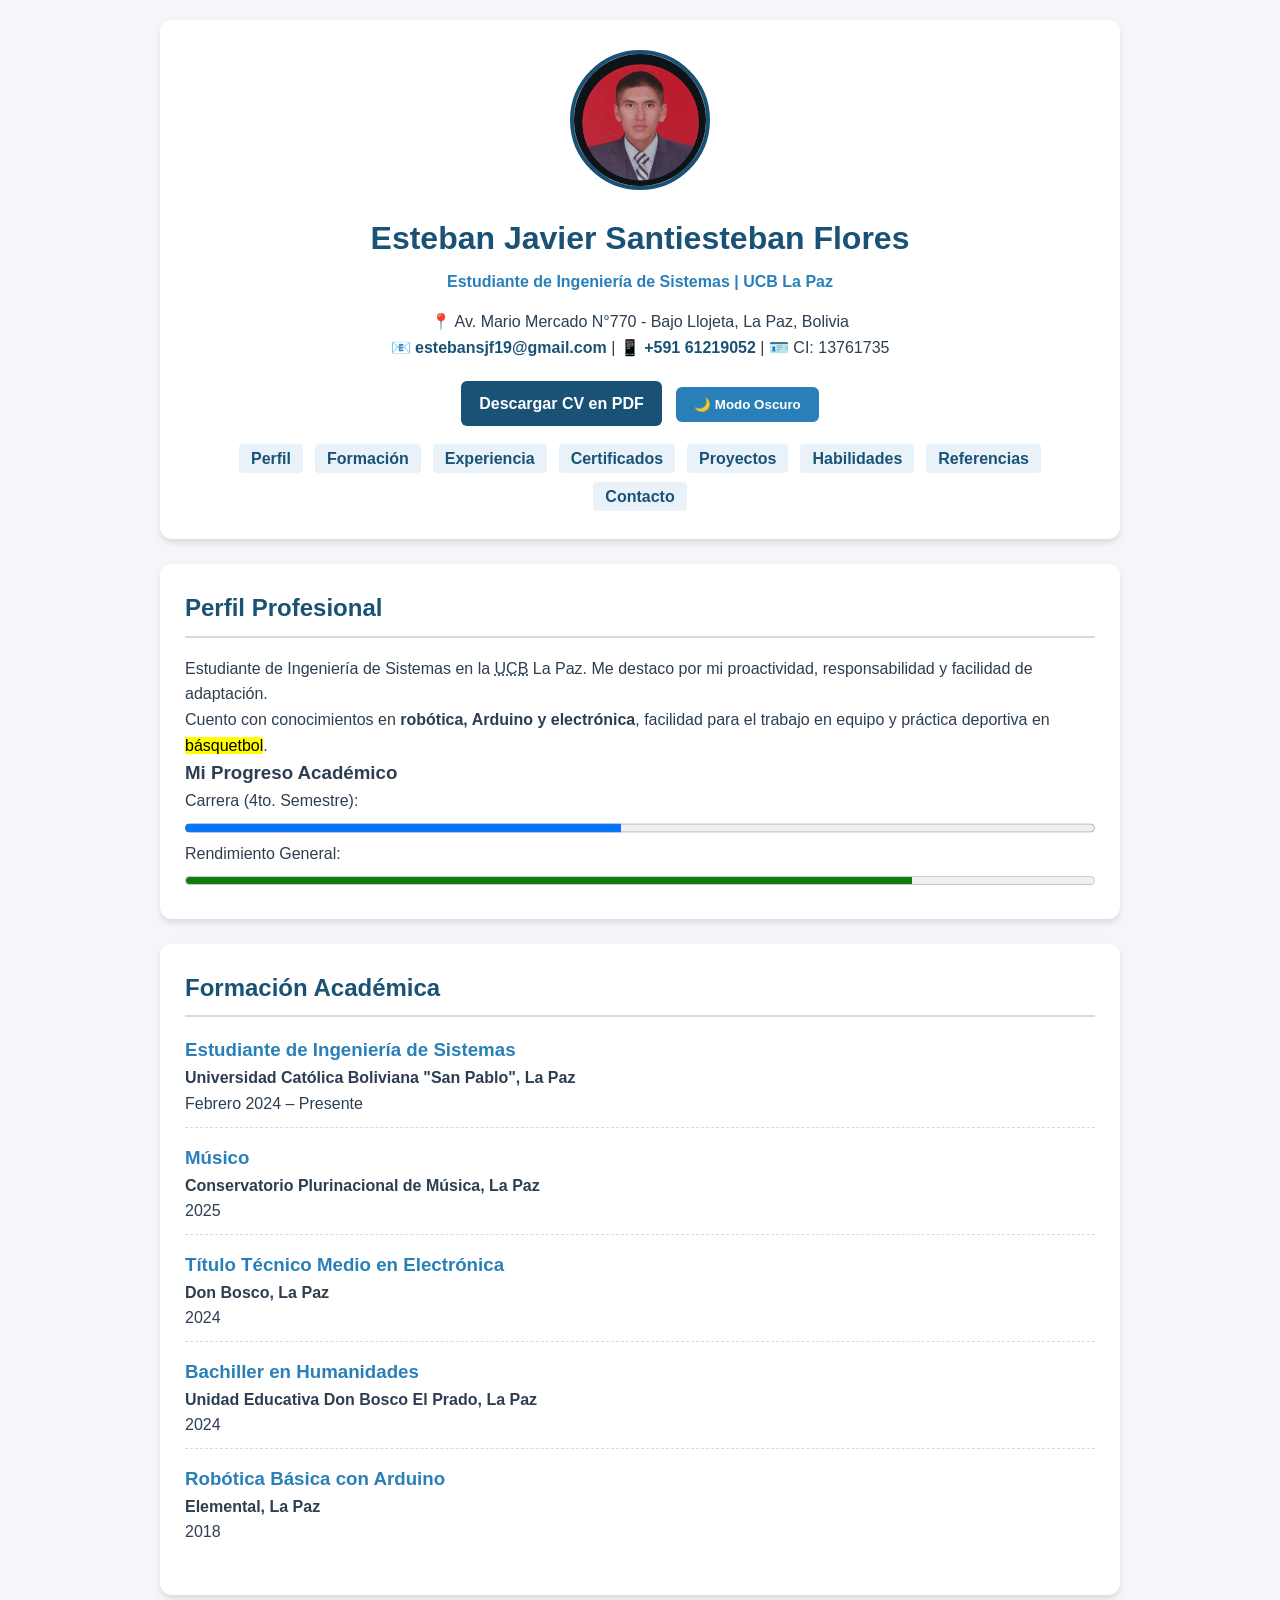
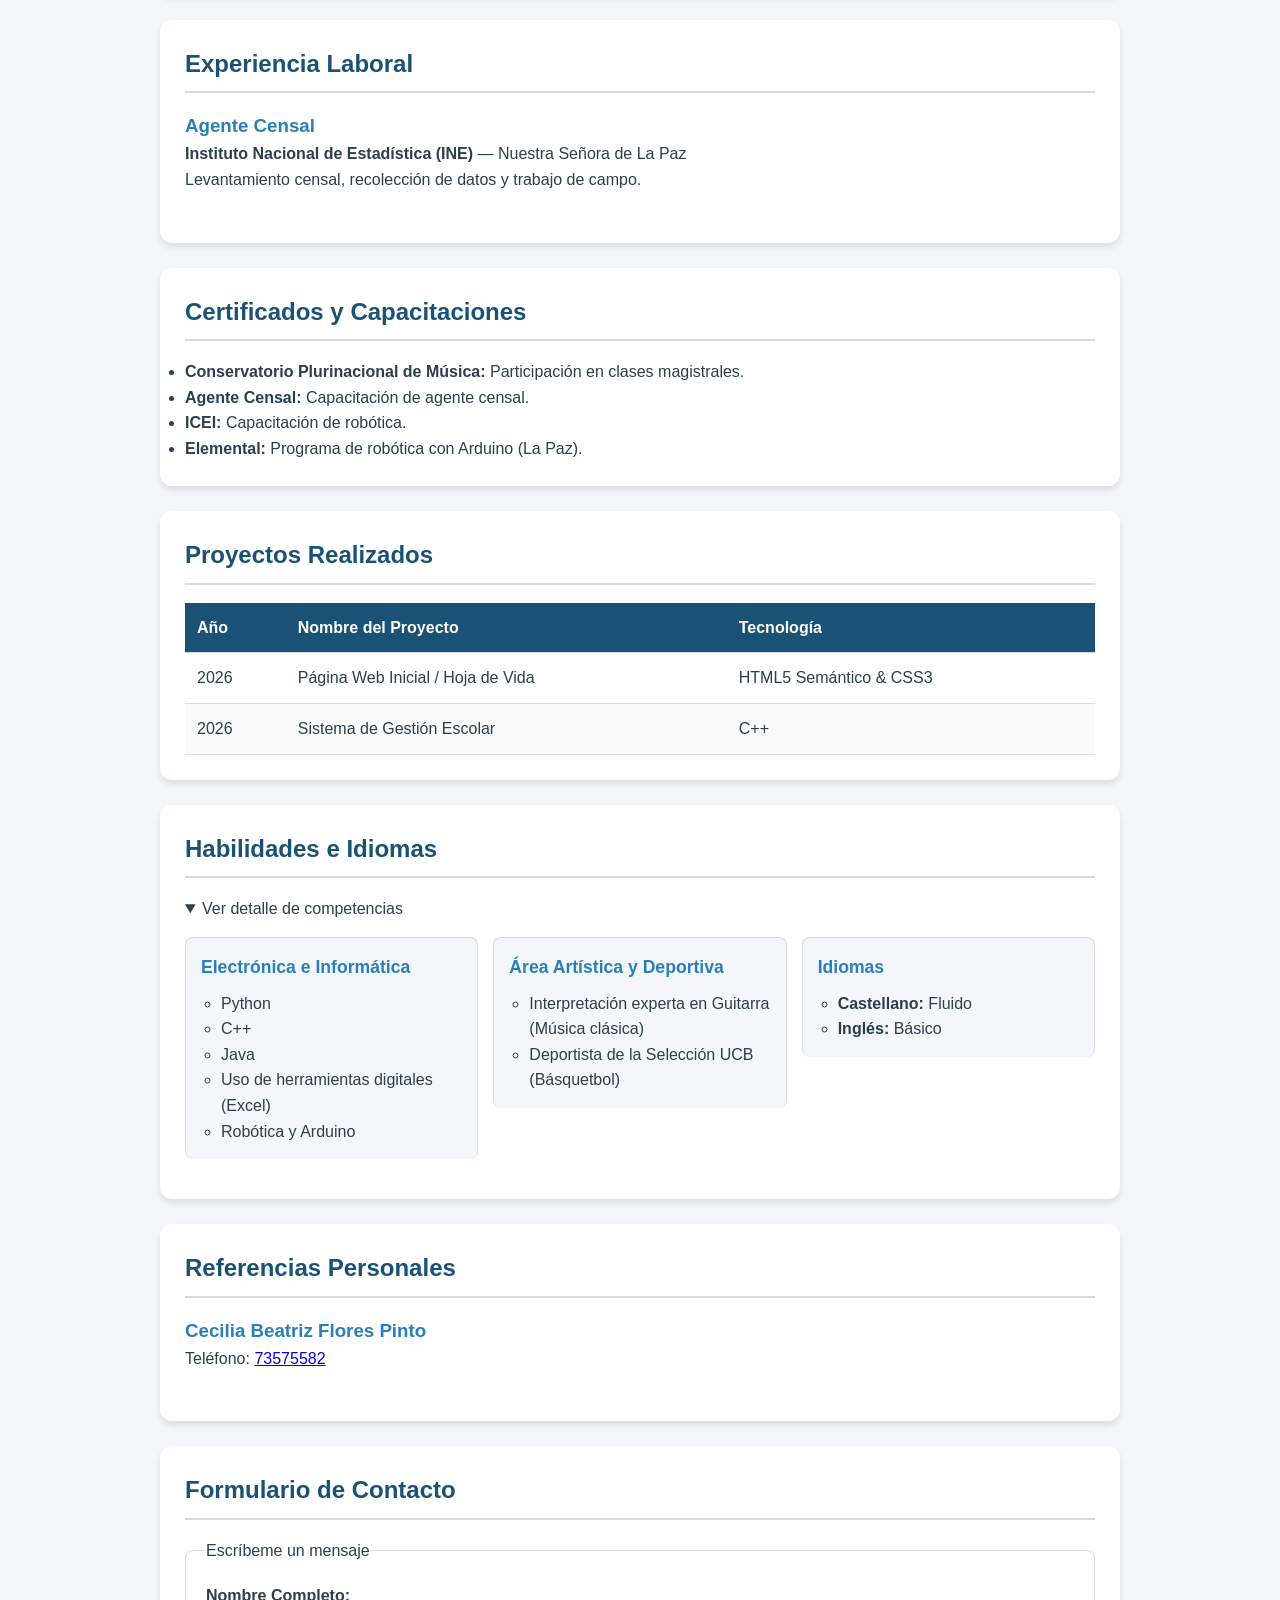
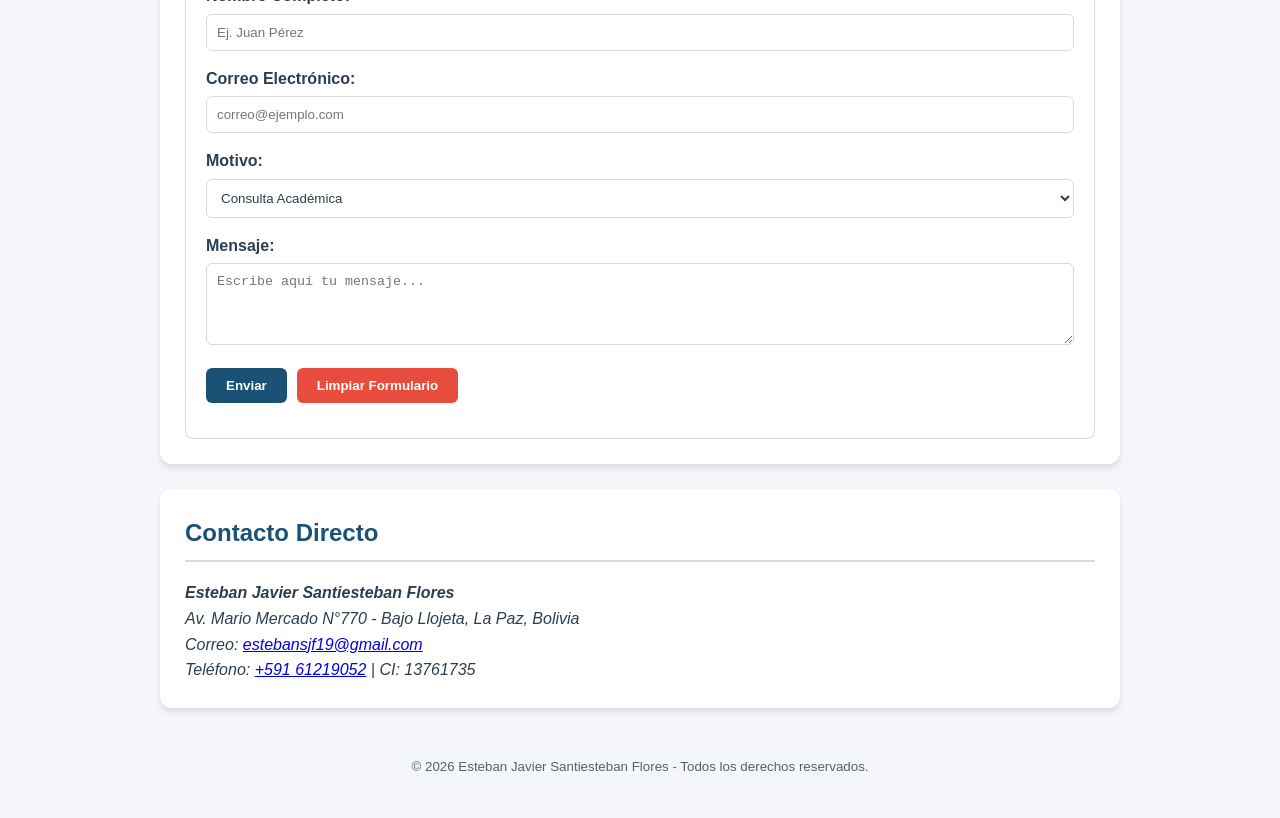
==== commit d0391031: "fix: corregir ruta de la imagen de perfil" ====
--- a/cv-esteban-santiesteban/index.html
+++ b/cv-esteban-santiesteban/index.html
@@ -8,7 +8,7 @@
 </head>
 <body>
     <header>
-        <img src="assets/imagenFoto.png" alt="Fotografía de Esteban Santiesteban" class="foto-perfil">
+        <img src="assets/images/imagenFoto.png" alt="Fotografía de Esteban Santiesteban" class="foto-perfil">
         <h1>Esteban Javier Santiesteban Flores</h1>
         <p class="subtitulo">Estudiante de Ingeniería de Sistemas | UCB La Paz</p>
 
